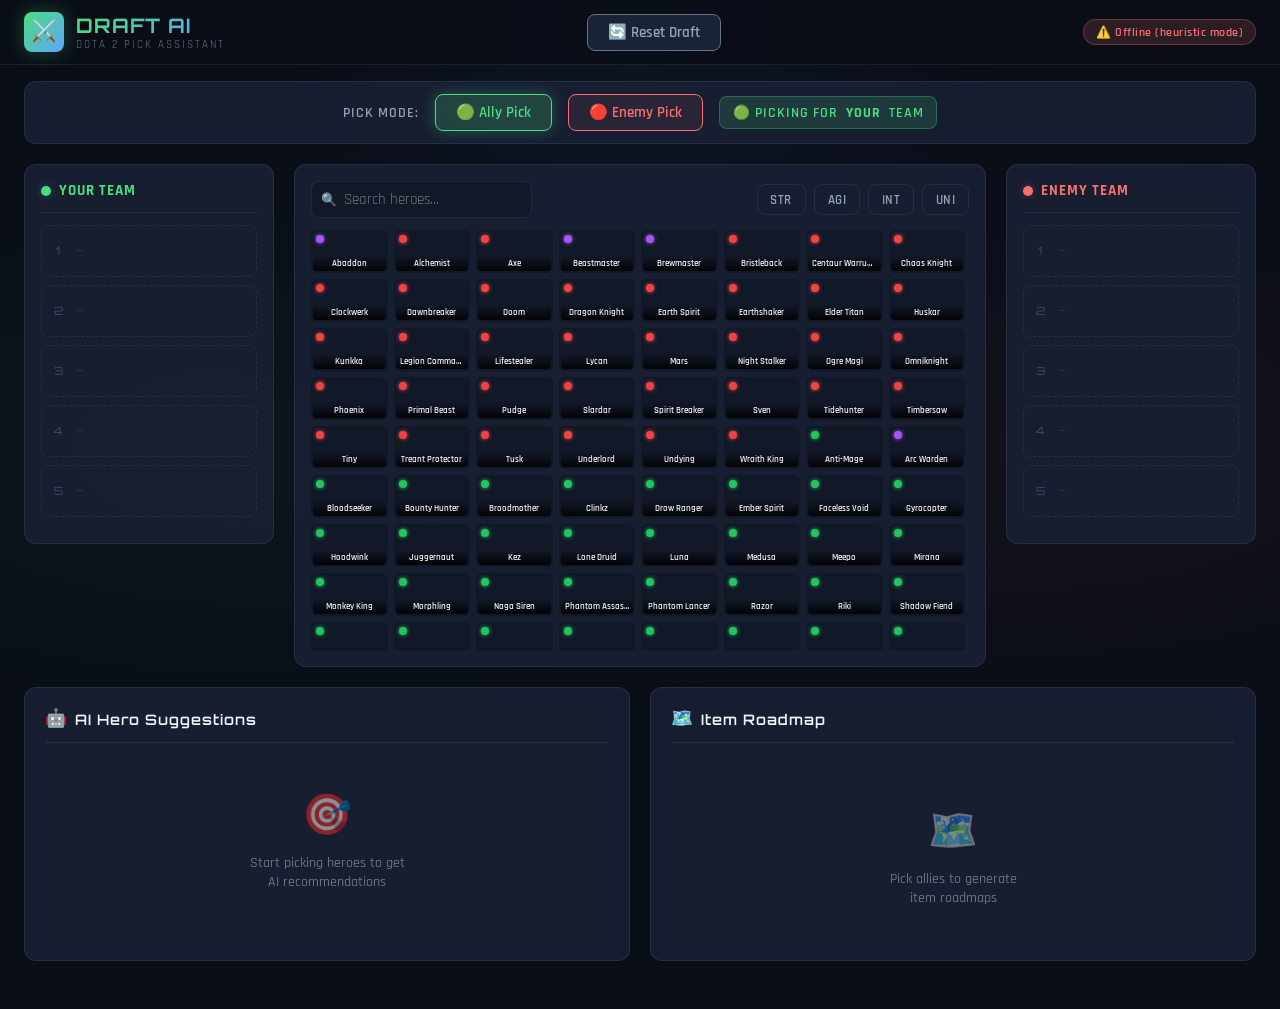
==== index.html @ ef791689 "feat: initialize core application structure with Dota 2 hero and item data, AI engine, and basic UI." ====
<!DOCTYPE html>
<html lang="en">
<head>
  <meta charset="UTF-8">
  <meta name="viewport" content="width=device-width, initial-scale=1.0">
  <meta name="description" content="Dota 2 AI Draft Assistant - Get hero pick recommendations and item build roadmaps based on team compositions">
  <title>Dota 2 AI Draft Assistant</title>
  <link rel="stylesheet" href="css/style.css">
  <link rel="icon" href="data:image/svg+xml,<svg xmlns='http://www.w3.org/2000/svg' viewBox='0 0 100 100'><text y='.9em' font-size='90'>⚔️</text></svg>">
</head>
<body>

  <!-- HEADER -->
  <header class="header">
    <div class="header-inner">
      <div class="logo">
        <div class="logo-icon">⚔️</div>
        <div>
          <h1>DRAFT AI</h1>
          <div class="logo-subtitle">Dota 2 Pick Assistant</div>
        </div>
      </div>
      <div class="header-actions">
        <button class="btn btn-reset" id="btn-reset">🔄 Reset Draft</button>
      </div>
    </div>
  </header>

  <!-- MAIN APP -->
  <main class="app-container">

    <!-- Team Select & Pick Mode -->
    <div class="team-select-bar">
      <span class="label">Pick Mode:</span>
      <button class="btn btn-radiant active" id="btn-ally-pick">🟢 Ally Pick</button>
      <button class="btn btn-dire" id="btn-enemy-pick">🔴 Enemy Pick</button>
      <div class="pick-mode-indicator ally" id="pick-mode">
        🟢 Picking for <strong>YOUR</strong> team
      </div>
    </div>

    <!-- DRAFT AREA: Teams + Hero Grid -->
    <div class="draft-area">
      <!-- Ally Team Panel -->
      <div class="team-panel team-radiant">
        <div class="team-panel-header">
          <div class="dot"></div>
          <h3>Your Team</h3>
        </div>
        <div class="team-picks" id="ally-picks"></div>
      </div>

      <!-- Hero Grid -->
      <div class="hero-grid-container">
        <div class="grid-controls">
          <div class="search-wrapper">
            <input type="text" class="search-box" id="search-box" placeholder="Search heroes...">
          </div>
          <button class="filter-btn str" data-attr="str">STR</button>
          <button class="filter-btn agi" data-attr="agi">AGI</button>
          <button class="filter-btn int" data-attr="int">INT</button>
          <button class="filter-btn uni" data-attr="uni">UNI</button>
        </div>
        <div class="hero-grid" id="hero-grid"></div>
      </div>

      <!-- Enemy Team Panel -->
      <div class="team-panel team-dire">
        <div class="team-panel-header">
          <div class="dot"></div>
          <h3>Enemy Team</h3>
        </div>
        <div class="team-picks" id="enemy-picks"></div>
      </div>
    </div>

    <!-- BOTTOM: Recommendations + Item Roadmap -->
    <div class="bottom-panels">
      <!-- AI Recommendations -->
      <div class="recommendations-section">
        <div class="section-header">
          <span class="icon">🤖</span>
          <h2>AI Hero Suggestions</h2>
        </div>
        <div class="rec-list" id="rec-list">
          <div class="empty-state">
            <div class="empty-icon">🎯</div>
            <div class="empty-text">Start picking heroes to get<br>AI recommendations</div>
          </div>
        </div>
      </div>

      <!-- Item Roadmap -->
      <div class="roadmap-section">
        <div class="section-header">
          <span class="icon">🗺️</span>
          <h2>Item Roadmap</h2>
        </div>
        <div id="roadmap-hero-select" class="roadmap-hero-select"></div>
        <div id="roadmap-content" class="roadmap-content visible">
          <div class="empty-state">
            <div class="empty-icon">🗺️</div>
            <div class="empty-text">Pick allies to generate<br>item roadmaps</div>
          </div>
        </div>
      </div>
    </div>

  </main>

  <!-- Tooltip -->
  <div class="tooltip" id="tooltip"></div>

  <!-- App Script -->
  <script type="module" src="js/app.js"></script>

</body>
</html>
---- css/style.css ----
/* =======================================
   Dota 2 AI Draft Assistant - Style System
   ======================================= */

@import url('https://fonts.googleapis.com/css2?family=Rajdhani:wght@400;500;600;700&family=Orbitron:wght@400;600;700&display=swap');

:root {
  /* Colors */
  --bg-primary: #0a0e17;
  --bg-secondary: #111827;
  --bg-card: #1a2236;
  --bg-card-hover: #1f2b42;
  --bg-glass: rgba(26, 34, 54, 0.85);

  --radiant-green: #4ade80;
  --radiant-dark: #166534;
  --radiant-glow: rgba(74, 222, 128, 0.3);
  --dire-red: #f87171;
  --dire-dark: #991b1b;
  --dire-glow: rgba(248, 113, 113, 0.3);

  --accent-blue: #60a5fa;
  --accent-purple: #a78bfa;
  --accent-amber: #fbbf24;
  --accent-cyan: #22d3ee;

  --text-primary: #f1f5f9;
  --text-secondary: #94a3b8;
  --text-muted: #64748b;

  --border-color: rgba(148, 163, 184, 0.12);
  --border-glow: rgba(96, 165, 250, 0.3);

  /* Attribute colors */
  --str-color: #ef4444;
  --agi-color: #22c55e;
  --int-color: #3b82f6;
  --uni-color: #a855f7;

  /* Spacing */
  --radius: 8px;
  --radius-lg: 12px;
  --radius-xl: 16px;

  /* Transitions */
  --transition-fast: 150ms ease;
  --transition-normal: 250ms ease;
  --transition-slow: 400ms ease;
}

* {
  margin: 0;
  padding: 0;
  box-sizing: border-box;
}

html {
  scroll-behavior: smooth;
}

body {
  font-family: 'Rajdhani', sans-serif;
  background: var(--bg-primary);
  color: var(--text-primary);
  min-height: 100vh;
  overflow-x: hidden;
}

/* Animated background */
body::before {
  content: '';
  position: fixed;
  top: 0;
  left: 0;
  right: 0;
  bottom: 0;
  background:
    radial-gradient(ellipse at 20% 50%, rgba(74, 222, 128, 0.04) 0%, transparent 50%),
    radial-gradient(ellipse at 80% 50%, rgba(248, 113, 113, 0.04) 0%, transparent 50%),
    radial-gradient(ellipse at 50% 0%, rgba(96, 165, 250, 0.05) 0%, transparent 40%);
  pointer-events: none;
  z-index: 0;
}

/* ===== HEADER ===== */
.header {
  position: sticky;
  top: 0;
  z-index: 100;
  background: rgba(10, 14, 23, 0.9);
  backdrop-filter: blur(20px);
  border-bottom: 1px solid var(--border-color);
  padding: 0.75rem 1.5rem;
}

.header-inner {
  max-width: 1600px;
  margin: 0 auto;
  display: flex;
  align-items: center;
  justify-content: space-between;
  gap: 1rem;
}

.logo {
  display: flex;
  align-items: center;
  gap: 0.75rem;
}

.logo-icon {
  width: 40px;
  height: 40px;
  background: linear-gradient(135deg, var(--radiant-green), var(--accent-blue));
  border-radius: var(--radius);
  display: flex;
  align-items: center;
  justify-content: center;
  font-size: 1.3rem;
  box-shadow: 0 0 20px rgba(74, 222, 128, 0.3);
}

.logo h1 {
  font-family: 'Orbitron', sans-serif;
  font-size: 1.25rem;
  font-weight: 700;
  background: linear-gradient(90deg, var(--radiant-green), var(--accent-blue));
  -webkit-background-clip: text;
  -webkit-text-fill-color: transparent;
  background-clip: text;
  letter-spacing: 1px;
}

.logo-subtitle {
  font-size: 0.7rem;
  color: var(--text-muted);
  letter-spacing: 2px;
  text-transform: uppercase;
}

.header-actions {
  display: flex;
  align-items: center;
  gap: 0.75rem;
}

/* ===== BUTTONS ===== */
.btn {
  padding: 0.5rem 1.25rem;
  border: 1px solid var(--border-color);
  border-radius: var(--radius);
  background: var(--bg-card);
  color: var(--text-primary);
  font-family: 'Rajdhani', sans-serif;
  font-size: 0.95rem;
  font-weight: 600;
  cursor: pointer;
  transition: all var(--transition-fast);
  display: flex;
  align-items: center;
  gap: 0.5rem;
  white-space: nowrap;
}

.btn:hover {
  background: var(--bg-card-hover);
  border-color: var(--accent-blue);
  transform: translateY(-1px);
}

.btn-radiant {
  border-color: var(--radiant-green);
  color: var(--radiant-green);
  background: rgba(74, 222, 128, 0.08);
}

.btn-radiant:hover,
.btn-radiant.active {
  background: rgba(74, 222, 128, 0.2);
  box-shadow: 0 0 15px var(--radiant-glow);
}

.btn-dire {
  border-color: var(--dire-red);
  color: var(--dire-red);
  background: rgba(248, 113, 113, 0.08);
}

.btn-dire:hover,
.btn-dire.active {
  background: rgba(248, 113, 113, 0.2);
  box-shadow: 0 0 15px var(--dire-glow);
}

.btn-reset {
  border-color: var(--text-muted);
  color: var(--text-secondary);
}

.btn-reset:hover {
  border-color: var(--dire-red);
  color: var(--dire-red);
}

.btn-primary {
  background: linear-gradient(135deg, var(--accent-blue), var(--accent-purple));
  border: none;
  color: white;
}

.btn-primary:hover {
  box-shadow: 0 0 20px rgba(96, 165, 250, 0.4);
}

/* ===== MAIN LAYOUT ===== */
.app-container {
  position: relative;
  z-index: 1;
  max-width: 1600px;
  margin: 0 auto;
  padding: 1rem 1.5rem 3rem;
  display: grid;
  grid-template-columns: 1fr;
  gap: 1.25rem;
}

/* ===== TEAM SELECTION ===== */
.team-select-bar {
  display: flex;
  align-items: center;
  justify-content: center;
  gap: 1rem;
  padding: 0.75rem;
  background: var(--bg-glass);
  backdrop-filter: blur(12px);
  border: 1px solid var(--border-color);
  border-radius: var(--radius-lg);
}

.team-select-bar .label {
  font-size: 0.85rem;
  color: var(--text-secondary);
  font-weight: 600;
  text-transform: uppercase;
  letter-spacing: 1px;
}

.pick-mode-indicator {
  display: flex;
  align-items: center;
  gap: 0.5rem;
  padding: 0.4rem 0.8rem;
  border-radius: var(--radius);
  font-weight: 600;
  font-size: 0.85rem;
  text-transform: uppercase;
  letter-spacing: 1px;
}

.pick-mode-indicator.ally {
  background: rgba(74, 222, 128, 0.15);
  color: var(--radiant-green);
  border: 1px solid rgba(74, 222, 128, 0.3);
}

.pick-mode-indicator.enemy {
  background: rgba(248, 113, 113, 0.15);
  color: var(--dire-red);
  border: 1px solid rgba(248, 113, 113, 0.3);
}

/* ===== DRAFT PANELS ===== */
.draft-area {
  display: grid;
  grid-template-columns: 250px 1fr 250px;
  gap: 1.25rem;
  align-items: start;
}

.team-panel {
  background: var(--bg-glass);
  backdrop-filter: blur(12px);
  border: 1px solid var(--border-color);
  border-radius: var(--radius-lg);
  padding: 1rem;
  min-height: 380px;
}

.team-panel-header {
  display: flex;
  align-items: center;
  gap: 0.5rem;
  margin-bottom: 0.75rem;
  padding-bottom: 0.75rem;
  border-bottom: 1px solid var(--border-color);
}

.team-panel-header .dot {
  width: 10px;
  height: 10px;
  border-radius: 50%;
}

.team-radiant .dot {
  background: var(--radiant-green);
  box-shadow: 0 0 8px var(--radiant-glow);
}

.team-dire .dot {
  background: var(--dire-red);
  box-shadow: 0 0 8px var(--dire-glow);
}

.team-panel-header h3 {
  font-size: 0.95rem;
  font-weight: 700;
  text-transform: uppercase;
  letter-spacing: 1px;
}

.team-radiant h3 {
  color: var(--radiant-green);
}

.team-dire h3 {
  color: var(--dire-red);
}

.team-picks {
  display: flex;
  flex-direction: column;
  gap: 0.5rem;
}

.team-pick-slot {
  display: flex;
  align-items: center;
  gap: 0.65rem;
  padding: 0.5rem;
  border-radius: var(--radius);
  border: 1px dashed var(--border-color);
  min-height: 52px;
  transition: all var(--transition-normal);
}

.team-pick-slot.filled {
  border-style: solid;
  background: rgba(255, 255, 255, 0.03);
}

.team-radiant .team-pick-slot.filled {
  border-color: rgba(74, 222, 128, 0.2);
}

.team-dire .team-pick-slot.filled {
  border-color: rgba(248, 113, 113, 0.2);
}

.team-pick-slot .pick-img {
  width: 40px;
  height: 22px;
  object-fit: cover;
  border-radius: 4px;
}

.team-pick-slot .pick-name {
  font-size: 0.85rem;
  font-weight: 600;
}

.team-pick-slot .pick-number {
  font-size: 0.75rem;
  color: var(--text-muted);
  width: 16px;
  text-align: center;
}

.team-pick-slot .remove-pick {
  margin-left: auto;
  width: 20px;
  height: 20px;
  border: none;
  background: rgba(248, 113, 113, 0.15);
  color: var(--dire-red);
  border-radius: 4px;
  cursor: pointer;
  display: flex;
  align-items: center;
  justify-content: center;
  font-size: 0.7rem;
  opacity: 0;
  transition: opacity var(--transition-fast);
}

.team-pick-slot:hover .remove-pick {
  opacity: 1;
}

.team-pick-slot .remove-pick:hover {
  background: rgba(248, 113, 113, 0.3);
}

/* ===== HERO GRID ===== */
.hero-grid-container {
  background: var(--bg-glass);
  backdrop-filter: blur(12px);
  border: 1px solid var(--border-color);
  border-radius: var(--radius-lg);
  padding: 1rem;
}

.grid-controls {
  display: flex;
  align-items: center;
  gap: 0.5rem;
  margin-bottom: 0.75rem;
  flex-wrap: wrap;
}

.search-box {
  flex: 1;
  min-width: 180px;
  padding: 0.5rem 0.75rem;
  padding-left: 2rem;
  background: var(--bg-secondary);
  border: 1px solid var(--border-color);
  border-radius: var(--radius);
  color: var(--text-primary);
  font-family: 'Rajdhani', sans-serif;
  font-size: 0.95rem;
  outline: none;
  transition: border-color var(--transition-fast);
}

.search-box:focus {
  border-color: var(--accent-blue);
}

.search-wrapper {
  position: relative;
  flex: 1;
  min-width: 180px;
}

.search-wrapper::before {
  content: '🔍';
  position: absolute;
  left: 0.6rem;
  top: 50%;
  transform: translateY(-50%);
  font-size: 0.8rem;
  pointer-events: none;
}

.filter-btn {
  padding: 0.4rem 0.8rem;
  border: 1px solid var(--border-color);
  border-radius: var(--radius);
  background: transparent;
  color: var(--text-secondary);
  font-family: 'Rajdhani', sans-serif;
  font-size: 0.8rem;
  font-weight: 600;
  cursor: pointer;
  transition: all var(--transition-fast);
  text-transform: uppercase;
  letter-spacing: 0.5px;
}

.filter-btn:hover {
  background: var(--bg-card-hover);
}

.filter-btn.active {
  border-color: var(--accent-blue);
  color: var(--accent-blue);
  background: rgba(96, 165, 250, 0.1);
}

.filter-btn.str.active {
  border-color: var(--str-color);
  color: var(--str-color);
  background: rgba(239, 68, 68, 0.1);
}

.filter-btn.agi.active {
  border-color: var(--agi-color);
  color: var(--agi-color);
  background: rgba(34, 197, 94, 0.1);
}

.filter-btn.int.active {
  border-color: var(--int-color);
  color: var(--int-color);
  background: rgba(59, 130, 246, 0.1);
}

.filter-btn.uni.active {
  border-color: var(--uni-color);
  color: var(--uni-color);
  background: rgba(168, 85, 247, 0.1);
}

.hero-grid {
  display: grid;
  grid-template-columns: repeat(auto-fill, minmax(72px, 1fr));
  gap: 6px;
  max-height: 420px;
  overflow-y: auto;
  padding-right: 4px;
}

.hero-grid::-webkit-scrollbar {
  width: 4px;
}

.hero-grid::-webkit-scrollbar-track {
  background: transparent;
}

.hero-grid::-webkit-scrollbar-thumb {
  background: var(--text-muted);
  border-radius: 4px;
}

.hero-card {
  position: relative;
  border-radius: 6px;
  overflow: hidden;
  cursor: pointer;
  border: 2px solid transparent;
  transition: all var(--transition-fast);
  aspect-ratio: 16/9;
  background: var(--bg-secondary);
}

.hero-card:hover {
  border-color: var(--accent-blue);
  transform: scale(1.08);
  z-index: 5;
  box-shadow: 0 4px 20px rgba(0, 0, 0, 0.5);
}

.hero-card.picked {
  opacity: 0.2;
  pointer-events: none;
  filter: grayscale(1);
}

.hero-card.recommended {
  border-color: var(--accent-amber);
  box-shadow: 0 0 12px rgba(251, 191, 36, 0.3);
}

.hero-card img {
  width: 100%;
  height: 100%;
  object-fit: cover;
  display: block;
}

.hero-card .hero-card-name {
  position: absolute;
  bottom: 0;
  left: 0;
  right: 0;
  padding: 2px 4px;
  background: linear-gradient(transparent, rgba(0, 0, 0, 0.85));
  font-size: 0.55rem;
  font-weight: 600;
  text-align: center;
  white-space: nowrap;
  overflow: hidden;
  text-overflow: ellipsis;
  line-height: 1.3;
}

.hero-card .hero-card-attr {
  position: absolute;
  top: 2px;
  left: 2px;
  width: 8px;
  height: 8px;
  border-radius: 50%;
}

.hero-card .hero-card-attr.str {
  background: var(--str-color);
}

.hero-card .hero-card-attr.agi {
  background: var(--agi-color);
}

.hero-card .hero-card-attr.int {
  background: var(--int-color);
}

.hero-card .hero-card-attr.uni {
  background: var(--uni-color);
}

/* Fallback when image fails */
.hero-card .hero-fallback {
  display: flex;
  align-items: center;
  justify-content: center;
  width: 100%;
  height: 100%;
  font-size: 0.6rem;
  font-weight: 600;
  text-align: center;
  padding: 4px;
  line-height: 1.2;
}

.hero-card .hero-fallback.str {
  background: linear-gradient(135deg, rgba(239, 68, 68, 0.2), var(--bg-secondary));
}

.hero-card .hero-fallback.agi {
  background: linear-gradient(135deg, rgba(34, 197, 94, 0.2), var(--bg-secondary));
}

.hero-card .hero-fallback.int {
  background: linear-gradient(135deg, rgba(59, 130, 246, 0.2), var(--bg-secondary));
}

.hero-card .hero-fallback.uni {
  background: linear-gradient(135deg, rgba(168, 85, 247, 0.2), var(--bg-secondary));
}

/* ===== RECOMMENDATIONS PANEL ===== */
.recommendations-section {
  background: var(--bg-glass);
  backdrop-filter: blur(12px);
  border: 1px solid var(--border-color);
  border-radius: var(--radius-lg);
  padding: 1.25rem;
}

.section-header {
  display: flex;
  align-items: center;
  gap: 0.5rem;
  margin-bottom: 1rem;
  padding-bottom: 0.75rem;
  border-bottom: 1px solid var(--border-color);
}

.section-header h2 {
  font-family: 'Orbitron', sans-serif;
  font-size: 0.9rem;
  font-weight: 600;
  letter-spacing: 1px;
}

.section-header .icon {
  font-size: 1.1rem;
}

.rec-list {
  display: flex;
  flex-direction: column;
  gap: 0.5rem;
}

.rec-card {
  display: flex;
  align-items: center;
  gap: 0.75rem;
  padding: 0.65rem;
  background: var(--bg-card);
  border: 1px solid var(--border-color);
  border-radius: var(--radius);
  cursor: pointer;
  transition: all var(--transition-fast);
}

.rec-card:hover {
  border-color: var(--accent-amber);
  background: var(--bg-card-hover);
  transform: translateX(4px);
}

.rec-card .rank {
  font-family: 'Orbitron', sans-serif;
  font-size: 0.75rem;
  font-weight: 700;
  color: var(--accent-amber);
  width: 20px;
  text-align: center;
}

.rec-card .rec-hero-img {
  width: 48px;
  height: 27px;
  object-fit: cover;
  border-radius: 4px;
}

.rec-card .rec-info {
  flex: 1;
  min-width: 0;
}

.rec-card .rec-hero-name {
  font-size: 0.85rem;
  font-weight: 700;
}

.rec-card .rec-score {
  font-size: 0.7rem;
  color: var(--accent-cyan);
  font-weight: 600;
}

.rec-card .rec-reasons {
  font-size: 0.65rem;
  color: var(--text-secondary);
  line-height: 1.3;
}

.rec-card .pick-btn {
  padding: 0.3rem 0.6rem;
  border: 1px solid var(--radiant-green);
  border-radius: 4px;
  background: rgba(74, 222, 128, 0.1);
  color: var(--radiant-green);
  font-family: 'Rajdhani', sans-serif;
  font-size: 0.7rem;
  font-weight: 700;
  cursor: pointer;
  transition: all var(--transition-fast);
  text-transform: uppercase;
}

.rec-card .pick-btn:hover {
  background: rgba(74, 222, 128, 0.25);
}

/* ===== ITEM ROADMAP ===== */
.roadmap-section {
  background: var(--bg-glass);
  backdrop-filter: blur(12px);
  border: 1px solid var(--border-color);
  border-radius: var(--radius-lg);
  padding: 1.25rem;
}

.roadmap-hero-select {
  display: flex;
  gap: 0.5rem;
  margin-bottom: 1rem;
  flex-wrap: wrap;
}

.roadmap-hero-btn {
  display: flex;
  align-items: center;
  gap: 0.4rem;
  padding: 0.35rem 0.65rem;
  border: 1px solid var(--border-color);
  border-radius: var(--radius);
  background: var(--bg-card);
  color: var(--text-primary);
  font-family: 'Rajdhani', sans-serif;
  font-size: 0.8rem;
  font-weight: 600;
  cursor: pointer;
  transition: all var(--transition-fast);
}

.roadmap-hero-btn:hover {
  border-color: var(--accent-blue);
}

.roadmap-hero-btn.active {
  border-color: var(--accent-amber);
  background: rgba(251, 191, 36, 0.1);
  color: var(--accent-amber);
}

.roadmap-hero-btn img {
  width: 28px;
  height: 16px;
  border-radius: 3px;
  object-fit: cover;
}

.roadmap-content {
  display: none;
}

.roadmap-content.visible {
  display: block;
  animation: slideDown 0.3s ease;
}

@keyframes slideDown {
  from {
    opacity: 0;
    transform: translateY(-10px);
  }

  to {
    opacity: 1;
    transform: translateY(0);
  }
}

.item-phase {
  margin-bottom: 1rem;
}

.item-phase-header {
  display: flex;
  align-items: center;
  gap: 0.4rem;
  margin-bottom: 0.5rem;
  font-size: 0.8rem;
  font-weight: 700;
  text-transform: uppercase;
  letter-spacing: 1px;
}

.item-phase-header.boots {
  color: var(--accent-cyan);
}

.item-phase-header.core {
  color: var(--accent-amber);
}

.item-phase-header.situational {
  color: var(--dire-red);
}

.item-phase-header.luxury {
  color: var(--accent-purple);
}

.item-phase-header.timings {
  color: var(--radiant-green);
}

.item-list {
  display: flex;
  flex-wrap: wrap;
  gap: 0.5rem;
}

.item-card {
  display: flex;
  align-items: center;
  gap: 0.5rem;
  padding: 0.4rem 0.65rem;
  background: var(--bg-card);
  border: 1px solid var(--border-color);
  border-radius: var(--radius);
  transition: all var(--transition-fast);
}

.item-card:hover {
  border-color: var(--accent-blue);
  background: var(--bg-card-hover);
}

.item-card img {
  width: 32px;
  height: 24px;
  object-fit: contain;
  border-radius: 3px;
}

.item-card .item-name {
  font-size: 0.8rem;
  font-weight: 600;
}

.item-card .item-reason {
  font-size: 0.65rem;
  color: var(--text-secondary);
  max-width: 200px;
}

.item-card.priority-high {
  border-left: 3px solid var(--dire-red);
}

.item-card.priority-recommended {
  border-left: 3px solid var(--accent-amber);
}

.item-card.priority-medium {
  border-left: 3px solid var(--accent-blue);
}

/* Timing items */
.timing-card {
  display: flex;
  align-items: center;
  gap: 0.75rem;
  padding: 0.5rem 0.75rem;
  background: var(--bg-card);
  border: 1px solid var(--border-color);
  border-radius: var(--radius);
  margin-bottom: 0.35rem;
}

.timing-card .timing-minute {
  font-family: 'Orbitron', sans-serif;
  font-size: 0.85rem;
  font-weight: 700;
  color: var(--radiant-green);
  min-width: 50px;
}

.timing-card .timing-item-name {
  font-size: 0.85rem;
  font-weight: 700;
}

.timing-card .timing-note {
  font-size: 0.7rem;
  color: var(--text-secondary);
}

/* Game Tips */
.tips-section {
  margin-top: 1rem;
  padding-top: 0.75rem;
  border-top: 1px solid var(--border-color);
}

.tips-header {
  font-size: 0.8rem;
  font-weight: 700;
  color: var(--accent-amber);
  text-transform: uppercase;
  letter-spacing: 1px;
  margin-bottom: 0.5rem;
}

.tip-item {
  padding: 0.35rem 0.5rem;
  font-size: 0.78rem;
  color: var(--text-secondary);
  line-height: 1.4;
  border-left: 2px solid var(--accent-amber);
  margin-bottom: 0.35rem;
  margin-left: 0.25rem;
}

/* ===== EMPTY STATES ===== */
.empty-state {
  display: flex;
  flex-direction: column;
  align-items: center;
  justify-content: center;
  padding: 2rem 1rem;
  text-align: center;
  color: var(--text-muted);
}

.empty-state .empty-icon {
  font-size: 2.5rem;
  margin-bottom: 0.75rem;
  opacity: 0.5;
}

.empty-state .empty-text {
  font-size: 0.85rem;
  font-weight: 500;
  line-height: 1.4;
}

/* ===== TOOLTIP ===== */
.tooltip {
  position: fixed;
  z-index: 1000;
  padding: 0.5rem 0.75rem;
  background: var(--bg-secondary);
  border: 1px solid var(--border-color);
  border-radius: var(--radius);
  font-size: 0.78rem;
  color: var(--text-primary);
  pointer-events: none;
  box-shadow: 0 8px 30px rgba(0, 0, 0, 0.5);
  max-width: 250px;
  display: none;
}

.tooltip.visible {
  display: block;
}

.tooltip .tooltip-name {
  font-weight: 700;
  font-size: 0.9rem;
  margin-bottom: 0.25rem;
}

.tooltip .tooltip-roles {
  font-size: 0.7rem;
  color: var(--text-secondary);
  text-transform: uppercase;
  letter-spacing: 0.5px;
}

/* ===== RESPONSIVE ===== */
@media (max-width: 1200px) {
  .draft-area {
    grid-template-columns: 200px 1fr 200px;
  }
}

@media (max-width: 900px) {
  .draft-area {
    grid-template-columns: 1fr 1fr;
    grid-template-rows: auto auto;
  }

  .draft-area .hero-grid-container {
    grid-column: 1 / -1;
    grid-row: 2;
  }

  .hero-grid {
    max-height: 300px;
  }
}

@media (max-width: 600px) {
  .header-inner {
    flex-wrap: wrap;
  }

  .draft-area {
    grid-template-columns: 1fr;
  }

  .draft-area .hero-grid-container {
    grid-column: 1;
    grid-row: 3;
  }

  .team-panel {
    min-height: auto;
  }

  .hero-grid {
    grid-template-columns: repeat(auto-fill, minmax(60px, 1fr));
  }

  .app-container {
    padding: 0.75rem;
  }
}

/* ===== ANIMATIONS ===== */
@keyframes fadeIn {
  from {
    opacity: 0;
  }

  to {
    opacity: 1;
  }
}

@keyframes pulseGlow {

  0%,
  100% {
    box-shadow: 0 0 8px var(--radiant-glow);
  }

  50% {
    box-shadow: 0 0 20px var(--radiant-glow);
  }
}

.pulse-radiant {
  animation: pulseGlow 2s ease-in-out infinite;
}

@keyframes pulseGlowRed {

  0%,
  100% {
    box-shadow: 0 0 8px var(--dire-glow);
  }

  50% {
    box-shadow: 0 0 20px var(--dire-glow);
  }
}

.pulse-dire {
  animation: pulseGlowRed 2s ease-in-out infinite;
}

@keyframes slideInRight {
  from {
    opacity: 0;
    transform: translateX(20px);
  }

  to {
    opacity: 1;
    transform: translateX(0);
  }
}

.slide-in {
  animation: slideInRight 0.3s ease forwards;
}

/* Bottom layout */
.bottom-panels {
  display: grid;
  grid-template-columns: 1fr 1fr;
  gap: 1.25rem;
}

@media (max-width: 900px) {
  .bottom-panels {
    grid-template-columns: 1fr;
  }
}

/* ===== DATA STATUS INDICATOR ===== */
.data-status {
  padding: 0.3rem 0.75rem;
  border-radius: 20px;
  font-size: 0.75rem;
  font-weight: 600;
  letter-spacing: 0.5px;
  white-space: nowrap;
  animation: fadeIn 0.4s ease;
}

.data-status.loading {
  background: rgba(251, 191, 36, 0.15);
  color: var(--accent-amber);
  border: 1px solid rgba(251, 191, 36, 0.3);
}

.data-status.live {
  background: rgba(74, 222, 128, 0.15);
  color: var(--radiant-green);
  border: 1px solid rgba(74, 222, 128, 0.3);
}

.data-status.cached {
  background: rgba(96, 165, 250, 0.15);
  color: var(--accent-blue);
  border: 1px solid rgba(96, 165, 250, 0.3);
}

.data-status.offline {
  background: rgba(248, 113, 113, 0.15);
  color: var(--dire-red);
  border: 1px solid rgba(248, 113, 113, 0.3);
}

/* ===== NEW HERO CARD ELEMENTS ===== */
.hero-card .attr-dot {
  position: absolute;
  top: 3px;
  left: 3px;
  width: 8px;
  height: 8px;
  border-radius: 50%;
  z-index: 2;
}

.hero-card .attr-dot.str {
  background: var(--str-color);
  box-shadow: 0 0 4px var(--str-color);
}

.hero-card .attr-dot.agi {
  background: var(--agi-color);
  box-shadow: 0 0 4px var(--agi-color);
}

.hero-card .attr-dot.int {
  background: var(--int-color);
  box-shadow: 0 0 4px var(--int-color);
}

.hero-card .attr-dot.uni {
  background: var(--uni-color);
  box-shadow: 0 0 4px var(--uni-color);
}

.hero-card .hero-name {
  position: absolute;
  bottom: 0;
  left: 0;
  right: 0;
  padding: 2px 4px;
  background: linear-gradient(transparent, rgba(0, 0, 0, 0.85));
  font-size: 0.55rem;
  font-weight: 600;
  text-align: center;
  white-space: nowrap;
  overflow: hidden;
  text-overflow: ellipsis;
  line-height: 1.3;
}

/* ===== PICK SLOTS (New team panel slots) ===== */
.pick-slot {
  display: flex;
  align-items: center;
  gap: 0.65rem;
  padding: 0.5rem;
  border-radius: var(--radius);
  min-height: 52px;
  transition: all var(--transition-normal);
}

.pick-slot.empty {
  border: 1px dashed var(--border-color);
  color: var(--text-muted);
  font-size: 0.85rem;
}

.pick-slot.empty .slot-num {
  font-family: 'Orbitron', sans-serif;
  font-size: 0.7rem;
  opacity: 0.5;
  width: 16px;
  text-align: center;
}

.pick-slot.empty .slot-dash {
  opacity: 0.3;
}

.pick-slot.filled {
  border: 1px solid rgba(148, 163, 184, 0.15);
  background: rgba(255, 255, 255, 0.03);
  animation: fadeIn 0.3s ease;
}

.team-radiant .pick-slot.filled {
  border-color: rgba(74, 222, 128, 0.2);
}

.team-dire .pick-slot.filled {
  border-color: rgba(248, 113, 113, 0.2);
}

.pick-slot img {
  width: 40px;
  height: 22px;
  object-fit: cover;
  border-radius: 4px;
}

.pick-slot .pick-name {
  font-size: 0.85rem;
  font-weight: 600;
  flex: 1;
}

.pick-slot .pick-remove {
  width: 20px;
  height: 20px;
  border: none;
  background: rgba(248, 113, 113, 0.15);
  color: var(--dire-red);
  border-radius: 4px;
  cursor: pointer;
  display: flex;
  align-items: center;
  justify-content: center;
  font-size: 0.7rem;
  opacity: 0;
  transition: opacity var(--transition-fast);
}

.pick-slot:hover .pick-remove {
  opacity: 1;
}

.pick-slot .pick-remove:hover {
  background: rgba(248, 113, 113, 0.3);
}

/* ===== NEW RECOMMENDATION ITEMS ===== */
.rec-item {
  display: flex;
  align-items: center;
  gap: 0.75rem;
  padding: 0.65rem;
  background: var(--bg-card);
  border: 1px solid var(--border-color);
  border-radius: var(--radius);
  transition: all var(--transition-fast);
  animation: slideInRight 0.3s ease forwards;
}

.rec-item:hover {
  border-color: var(--accent-amber);
  background: var(--bg-card-hover);
  transform: translateX(4px);
}

.rec-item .rec-rank {
  font-family: 'Orbitron', sans-serif;
  font-size: 0.75rem;
  font-weight: 700;
  color: var(--accent-amber);
  width: 24px;
  text-align: center;
  flex-shrink: 0;
}

.rec-item .rec-img {
  width: 48px;
  height: 27px;
  object-fit: cover;
  border-radius: 4px;
  flex-shrink: 0;
}

.rec-item .rec-info {
  flex: 1;
  min-width: 0;
}

.rec-item .rec-name {
  font-size: 0.85rem;
  font-weight: 700;
}

.rec-item .rec-score {
  font-size: 0.7rem;
  color: var(--accent-cyan);
  font-weight: 600;
}

.rec-item .rec-reasons {
  font-size: 0.65rem;
  color: var(--text-secondary);
  line-height: 1.3;
  white-space: nowrap;
  overflow: hidden;
  text-overflow: ellipsis;
}

.rec-item .btn-pick {
  padding: 0.3rem 0.6rem;
  border: 1px solid var(--radiant-green);
  border-radius: 4px;
  background: rgba(74, 222, 128, 0.1);
  color: var(--radiant-green);
  font-family: 'Rajdhani', sans-serif;
  font-size: 0.7rem;
  font-weight: 700;
  cursor: pointer;
  transition: all var(--transition-fast);
  text-transform: uppercase;
  flex-shrink: 0;
}

.rec-item .btn-pick:hover {
  background: rgba(74, 222, 128, 0.25);
}

/* ===== ITEM ROADMAP SECTIONS (New) ===== */
.roadmap-section h4 {
  font-size: 0.8rem;
  font-weight: 700;
  text-transform: uppercase;
  letter-spacing: 1px;
  margin-bottom: 0.5rem;
  color: var(--accent-cyan);
}

.roadmap-section.situational h4 {
  color: var(--dire-red);
}

.roadmap-section+.roadmap-section {
  margin-top: 1rem;
}

.item-row {
  display: flex;
  flex-wrap: wrap;
  gap: 0.5rem;
}

.item-chip {
  display: flex;
  align-items: center;
  gap: 0.5rem;
  padding: 0.4rem 0.65rem;
  background: var(--bg-card);
  border: 1px solid var(--border-color);
  border-radius: var(--radius);
  font-size: 0.8rem;
  font-weight: 600;
  transition: all var(--transition-fast);
}

.item-chip:hover {
  border-color: var(--accent-blue);
  background: var(--bg-card-hover);
}

.item-chip img {
  width: 32px;
  height: 24px;
  object-fit: contain;
  border-radius: 3px;
}

/* Situational items */
.sit-item {
  display: flex;
  align-items: center;
  gap: 0.65rem;
  padding: 0.5rem;
  background: var(--bg-card);
  border: 1px solid var(--border-color);
  border-left: 3px solid var(--dire-red);
  border-radius: var(--radius);
  margin-bottom: 0.35rem;
}

.sit-item img {
  width: 32px;
  height: 24px;
  object-fit: contain;
  border-radius: 3px;
}

.sit-item .sit-name {
  font-size: 0.85rem;
  font-weight: 700;
}

.sit-item .sit-reason {
  font-size: 0.7rem;
  color: var(--text-secondary);
}

/* Timing rows */
.timing-row {
  display: flex;
  align-items: center;
  gap: 0.75rem;
  padding: 0.5rem 0.75rem;
  background: var(--bg-card);
  border: 1px solid var(--border-color);
  border-radius: var(--radius);
  margin-bottom: 0.35rem;
}

.timing-row .timing-min {
  font-family: 'Orbitron', sans-serif;
  font-size: 0.85rem;
  font-weight: 700;
  color: var(--radiant-green);
  min-width: 50px;
}

.timing-row .timing-item {
  font-size: 0.85rem;
  font-weight: 700;
}

.timing-row .timing-note {
  font-size: 0.7rem;
  color: var(--text-secondary);
}

/* Tip rows */
.roadmap-section.tips h4 {
  color: var(--accent-amber);
}

.tip-row {
  padding: 0.35rem 0.5rem;
  font-size: 0.78rem;
  color: var(--text-secondary);
  line-height: 1.4;
  border-left: 2px solid var(--accent-amber);
  margin-bottom: 0.35rem;
  margin-left: 0.25rem;
}

/* ===== TOOLTIP (New) ===== */
.tt-name {
  font-weight: 700;
  font-size: 0.9rem;
  margin-bottom: 0.2rem;
}

.tt-meta {
  font-size: 0.72rem;
  color: var(--text-secondary);
  text-transform: uppercase;
  letter-spacing: 0.5px;
  margin-bottom: 0.35rem;
}

.tt-tags {
  display: flex;
  flex-wrap: wrap;
  gap: 0.25rem;
}

.tt-tags .tag {
  font-size: 0.6rem;
  padding: 0.1rem 0.4rem;
  background: rgba(96, 165, 250, 0.12);
  border: 1px solid rgba(96, 165, 250, 0.2);
  border-radius: 3px;
  color: var(--accent-blue);
  text-transform: uppercase;
  letter-spacing: 0.3px;
}

/* ===== ROLE SYSTEM ===== */

/* Role badge on pick slots */
.pick-role-badge {
  font-size: 0.6rem;
  font-weight: 700;
  padding: 0.15rem 0.45rem;
  background: rgba(96, 165, 250, 0.12);
  border: 1px solid rgba(96, 165, 250, 0.25);
  border-radius: 10px;
  color: var(--accent-blue);
  white-space: nowrap;
  flex-shrink: 0;
}

/* Role panel container */
.role-panel {
  margin-bottom: 1rem;
  padding: 0.75rem;
  background: var(--bg-secondary);
  border: 1px solid var(--border-color);
  border-radius: var(--radius);
  animation: fadeIn 0.3s ease;
}

.role-panel h4 {
  font-size: 0.8rem;
  font-weight: 700;
  text-transform: uppercase;
  letter-spacing: 1px;
  color: var(--accent-cyan);
  margin-bottom: 0.5rem;
}

/* Role selector buttons */
.role-selector {
  margin-bottom: 0.75rem;
}

.role-btns {
  display: flex;
  flex-wrap: wrap;
  gap: 0.35rem;
}

.role-btn {
  padding: 0.35rem 0.6rem;
  border: 1px solid var(--border-color);
  border-radius: 6px;
  background: var(--bg-card);
  color: var(--text-secondary);
  font-family: 'Rajdhani', sans-serif;
  font-size: 0.72rem;
  font-weight: 600;
  cursor: pointer;
  transition: all var(--transition-fast);
  white-space: nowrap;
}

.role-btn:hover {
  border-color: var(--accent-blue);
  color: var(--text-primary);
  background: var(--bg-card-hover);
}

.role-btn.active {
  border-color: var(--accent-cyan);
  background: rgba(34, 211, 238, 0.12);
  color: var(--accent-cyan);
  box-shadow: 0 0 8px rgba(34, 211, 238, 0.15);
}

/* Role assignments */
.role-assignments {
  border-top: 1px solid var(--border-color);
  padding-top: 0.65rem;
}

.assignment-list {
  display: flex;
  flex-direction: column;
  gap: 0.35rem;
}

.assignment-row {
  display: flex;
  align-items: center;
  gap: 0.6rem;
  padding: 0.4rem 0.5rem;
  background: var(--bg-card);
  border: 1px solid var(--border-color);
  border-radius: var(--radius);
}

.assignment-row img {
  width: 36px;
  height: 20px;
  object-fit: cover;
  border-radius: 3px;
  flex-shrink: 0;
}

.assign-hero-name {
  font-size: 0.8rem;
  font-weight: 600;
  flex: 1;
  min-width: 0;
  white-space: nowrap;
  overflow: hidden;
  text-overflow: ellipsis;
}

.assign-role-select {
  padding: 0.25rem 0.4rem;
  border: 1px solid var(--border-color);
  border-radius: 4px;
  background: var(--bg-secondary);
  color: var(--text-primary);
  font-family: 'Rajdhani', sans-serif;
  font-size: 0.72rem;
  font-weight: 600;
  cursor: pointer;
  flex-shrink: 0;
}

.assign-role-select:focus {
  border-color: var(--accent-cyan);
  outline: none;
}

/* ===== ROADMAP POSITION BADGE ===== */
.roadmap-position-badge {
  display: flex;
  align-items: center;
  gap: 0.5rem;
  padding: 0.5rem 0.75rem;
  background: linear-gradient(135deg, rgba(34, 211, 238, 0.08), rgba(96, 165, 250, 0.08));
  border: 1px solid rgba(34, 211, 238, 0.2);
  border-radius: var(--radius);
  margin-bottom: 0.75rem;
}

.roadmap-position-badge .pos-icon {
  font-size: 1.1rem;
}

.roadmap-position-badge .pos-name {
  font-size: 0.85rem;
  font-weight: 700;
  color: var(--accent-cyan);
}

.roadmap-position-badge .pos-lane {
  font-size: 0.75rem;
  color: var(--text-secondary);
}

/* Roadmap role tag on hero buttons */
.rm-role-tag {
  font-size: 0.75rem;
  margin-left: 0.2rem;
}

/* ===== DATA SOURCE INDICATOR ===== */
.roadmap-data-source {
  padding: 0.35rem 0.65rem;
  border-radius: var(--radius);
  font-size: 0.72rem;
  font-weight: 600;
  margin-bottom: 0.75rem;
}

.roadmap-data-source.api {
  background: rgba(74, 222, 128, 0.08);
  color: var(--radiant-green);
  border: 1px solid rgba(74, 222, 128, 0.2);
}

.roadmap-data-source.template {
  background: rgba(251, 191, 36, 0.08);
  color: var(--accent-amber);
  border: 1px solid rgba(251, 191, 36, 0.2);
}

/* ===== API ITEM PHASE CARDS ===== */
.api-items {
  display: flex;
  flex-wrap: wrap;
  gap: 0.4rem;
}

.api-item {
  flex-direction: column;
  align-items: center;
  padding: 0.4rem 0.5rem;
  min-width: 70px;
  text-align: center;
  position: relative;
}

.api-item img {
  width: 36px;
  height: 26px;
  object-fit: contain;
  margin-bottom: 0.15rem;
}

.api-item-name {
  font-size: 0.65rem;
  font-weight: 600;
  line-height: 1.2;
  max-width: 80px;
  overflow: hidden;
  text-overflow: ellipsis;
  white-space: nowrap;
}

.api-item-cost {
  font-size: 0.6rem;
  color: var(--accent-amber);
  font-weight: 700;
}

.api-phase h4 {
  position: relative;
  padding-left: 0;
}
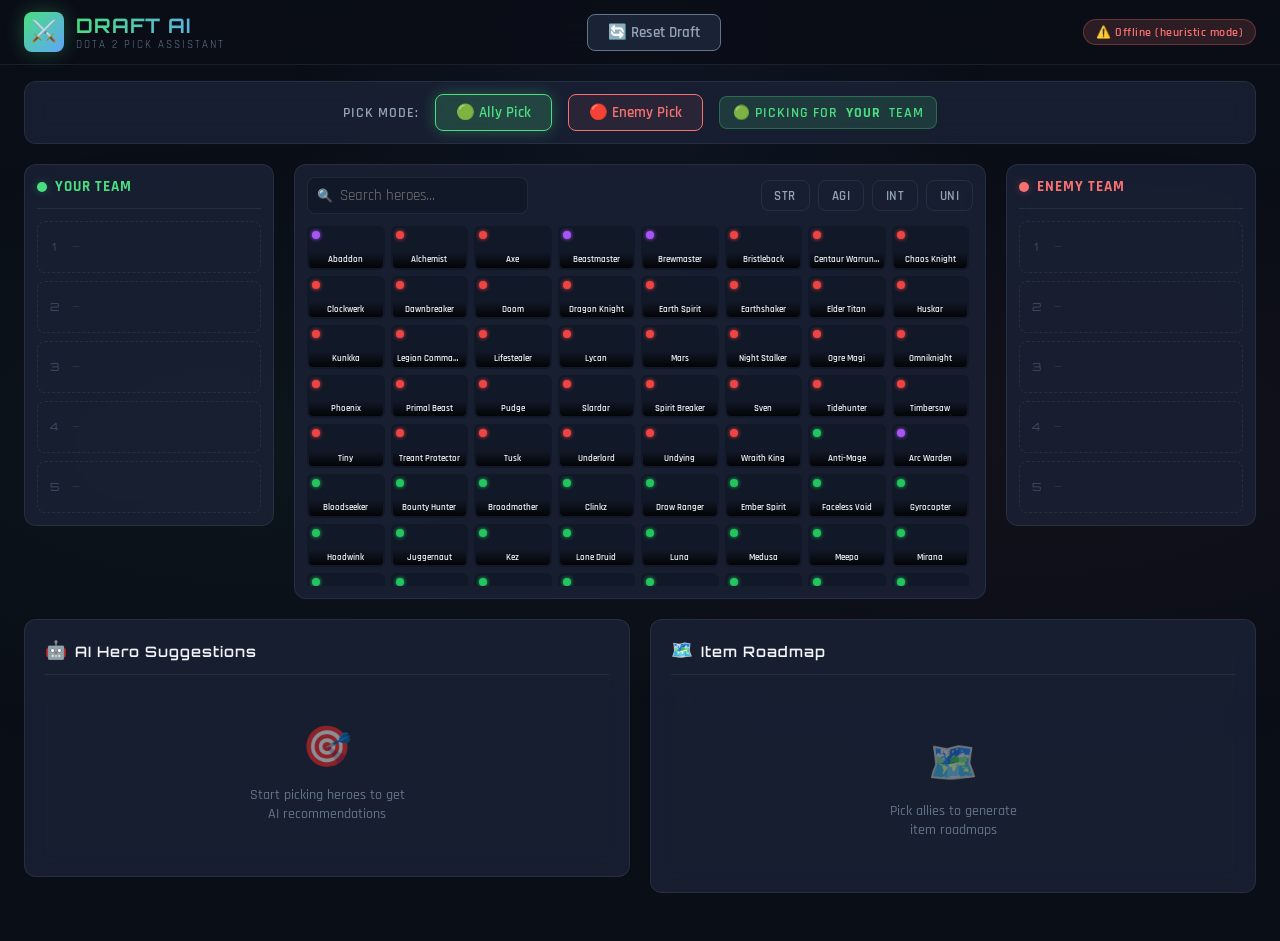
==== commit b5c55c57: "feat: Implement core UI styling and initial application logic for the Dota 2 draft assistant." ====
--- a/index.html
+++ b/index.html
@@ -1,13 +1,17 @@
 <!DOCTYPE html>
 <html lang="en">
+
 <head>
   <meta charset="UTF-8">
   <meta name="viewport" content="width=device-width, initial-scale=1.0">
-  <meta name="description" content="Dota 2 AI Draft Assistant - Get hero pick recommendations and item build roadmaps based on team compositions">
+  <meta name="description"
+    content="Dota 2 AI Draft Assistant - Get hero pick recommendations and item build roadmaps based on team compositions">
   <title>Dota 2 AI Draft Assistant</title>
   <link rel="stylesheet" href="css/style.css">
-  <link rel="icon" href="data:image/svg+xml,<svg xmlns='http://www.w3.org/2000/svg' viewBox='0 0 100 100'><text y='.9em' font-size='90'>⚔️</text></svg>">
+  <link rel="icon"
+    href="data:image/svg+xml,<svg xmlns='http://www.w3.org/2000/svg' viewBox='0 0 100 100'><text y='.9em' font-size='90'>⚔️</text></svg>">
 </head>
+
 <body>
 
   <!-- HEADER -->
@@ -41,13 +45,15 @@
 
     <!-- DRAFT AREA: Teams + Hero Grid -->
     <div class="draft-area">
-      <!-- Ally Team Panel -->
-      <div class="team-panel team-radiant">
-        <div class="team-panel-header">
-          <div class="dot"></div>
-          <h3>Your Team</h3>
+      <!-- Friendly Team Panel (Column 1) -->
+      <div class="draft-col-left">
+        <div class="team-panel team-radiant">
+          <div class="team-panel-header">
+            <div class="dot"></div>
+            <h3>Your Team</h3>
+          </div>
+          <div class="team-picks" id="ally-picks"></div>
         </div>
-        <div class="team-picks" id="ally-picks"></div>
       </div>
 
       <!-- Hero Grid -->
@@ -115,4 +121,5 @@
   <script type="module" src="js/app.js"></script>
 
 </body>
-</html>
+
+</html>
--- a/css/style.css
+++ b/css/style.css
@@ -282,8 +282,7 @@
   backdrop-filter: blur(12px);
   border: 1px solid var(--border-color);
   border-radius: var(--radius-lg);
-  padding: 1rem;
-  min-height: 380px;
+  padding: 0.75rem;
 }
 
 .team-panel-header {
@@ -335,11 +334,11 @@
 .team-pick-slot {
   display: flex;
   align-items: center;
-  gap: 0.65rem;
-  padding: 0.5rem;
+  gap: 0.5rem;
+  padding: 0.4rem;
   border-radius: var(--radius);
   border: 1px dashed var(--border-color);
-  min-height: 52px;
+  min-height: 44px;
   transition: all var(--transition-normal);
 }
 
@@ -357,8 +356,8 @@
 }
 
 .team-pick-slot .pick-img {
-  width: 40px;
-  height: 22px;
+  width: 36px;
+  height: 20px;
   object-fit: cover;
   border-radius: 4px;
 }
@@ -400,13 +399,114 @@
   background: rgba(248, 113, 113, 0.3);
 }
 
+/* ===== ROLE PANEL ===== */
+.role-panel {
+  margin-top: 1.25rem;
+  background: var(--bg-glass);
+  backdrop-filter: blur(12px);
+  border: 1px solid var(--border-color);
+  border-radius: var(--radius-lg);
+  padding: 1rem;
+}
+
+.role-panel h4 {
+  font-size: 0.8rem;
+  font-weight: 700;
+  color: var(--text-secondary);
+  text-transform: uppercase;
+  letter-spacing: 1px;
+  margin-bottom: 0.6rem;
+}
+
+.role-btns {
+  display: flex;
+  flex-wrap: wrap;
+  gap: 0.5rem;
+  margin-bottom: 1rem;
+}
+
+.role-btn {
+  padding: 0.4rem 0.6rem;
+  background: var(--bg-secondary);
+  border: 1px solid var(--border-color);
+  border-radius: var(--radius);
+  color: var(--text-primary);
+  font-size: 0.8rem;
+  font-weight: 600;
+  cursor: pointer;
+  transition: all var(--transition-fast);
+  display: flex;
+  align-items: center;
+  gap: 0.3rem;
+}
+
+.role-btn:hover {
+  background: var(--bg-card-hover);
+  border-color: var(--radiant-green);
+}
+
+.role-btn.active {
+  background: rgba(74, 222, 128, 0.15);
+  border-color: var(--radiant-green);
+  color: var(--radiant-green);
+}
+
+.role-assignments {
+  margin-top: 1rem;
+}
+
+.assignment-list {
+  display: flex;
+  flex-direction: column;
+  gap: 0.5rem;
+}
+
+.assignment-row {
+  display: flex;
+  align-items: center;
+  gap: 0.5rem;
+  background: var(--bg-secondary);
+  padding: 0.4rem;
+  border-radius: var(--radius);
+  border: 1px solid var(--border-color);
+}
+
+.assignment-row img {
+  width: 32px;
+  height: 18px;
+  object-fit: cover;
+  border-radius: 3px;
+}
+
+.assignment-row .assign-hero-name {
+  font-size: 0.8rem;
+  font-weight: 600;
+  flex: 1;
+}
+
+.assign-role-select {
+  background: var(--bg-card);
+  border: 1px solid var(--border-color);
+  color: var(--text-primary);
+  border-radius: 4px;
+  padding: 0.2rem 0.4rem;
+  font-size: 0.75rem;
+  font-family: 'Rajdhani', sans-serif;
+  cursor: pointer;
+  outline: none;
+}
+
+.assign-role-select:focus {
+  border-color: var(--radiant-green);
+}
+
 /* ===== HERO GRID ===== */
 .hero-grid-container {
   background: var(--bg-glass);
   backdrop-filter: blur(12px);
   border: 1px solid var(--border-color);
   border-radius: var(--radius-lg);
-  padding: 1rem;
+  padding: 0.75rem;
 }
 
 .grid-controls {
@@ -505,7 +605,7 @@
   display: grid;
   grid-template-columns: repeat(auto-fill, minmax(72px, 1fr));
   gap: 6px;
-  max-height: 420px;
+  max-height: 360px;
   overflow-y: auto;
   padding-right: 4px;
 }
@@ -630,6 +730,14 @@
   background: linear-gradient(135deg, rgba(168, 85, 247, 0.2), var(--bg-secondary));
 }
 
+/* ===== BOTTOM PANELS ===== */
+.bottom-panels {
+  display: grid;
+  grid-template-columns: 350px 1fr;
+  gap: 1.25rem;
+  align-items: start;
+}
+
 /* ===== RECOMMENDATIONS PANEL ===== */
 .recommendations-section {
   background: var(--bg-glass);
@@ -1755,4 +1863,192 @@
 .api-phase h4 {
   position: relative;
   padding-left: 0;
+}
+
+/* ─── Talent Tree ─────────────────────────────────────────── */
+.talent-section {
+  margin-bottom: 1rem;
+}
+
+.talent-tree {
+  display: flex;
+  flex-direction: column;
+  gap: 2px;
+  border-radius: 8px;
+  overflow: hidden;
+}
+
+.talent-tier {
+  display: grid;
+  grid-template-columns: 1fr auto 1fr;
+  align-items: stretch;
+  min-height: 40px;
+}
+
+.talent-left,
+.talent-right {
+  padding: 0.5rem 0.75rem;
+  font-size: 0.72rem;
+  line-height: 1.3;
+  display: flex;
+  align-items: center;
+  background: rgba(255, 255, 255, 0.03);
+  transition: background 0.2s;
+  cursor: default;
+}
+
+.talent-left {
+  justify-content: flex-end;
+  text-align: right;
+  border-right: 1px solid rgba(255, 255, 255, 0.06);
+}
+
+.talent-right {
+  justify-content: flex-start;
+  text-align: left;
+  border-left: 1px solid rgba(255, 255, 255, 0.06);
+}
+
+.talent-left:hover,
+.talent-right:hover {
+  background: rgba(96, 165, 250, 0.08);
+}
+
+.talent-level {
+  min-width: 48px;
+  display: flex;
+  align-items: center;
+  justify-content: center;
+  font-size: 0.65rem;
+  font-weight: 700;
+  color: var(--accent-amber);
+  background: rgba(251, 191, 36, 0.08);
+  letter-spacing: 0.5px;
+  text-transform: uppercase;
+}
+
+/* ─── Facet Cards ─────────────────────────────────────────── */
+.facets-section {
+  margin-bottom: 1rem;
+}
+
+.facets-grid {
+  display: flex;
+  flex-wrap: wrap;
+  gap: 0.5rem;
+}
+
+.facet-card {
+  flex: 1 1 calc(50% - 0.5rem);
+  min-width: 180px;
+  padding: 0.6rem 0.75rem;
+  border-radius: 8px;
+  border-left: 3px solid rgba(255, 255, 255, 0.15);
+  background: rgba(255, 255, 255, 0.03);
+  transition: background 0.2s, border-color 0.2s;
+}
+
+.facet-card:hover {
+  background: rgba(255, 255, 255, 0.06);
+}
+
+.facet-title {
+  font-weight: 700;
+  font-size: 0.78rem;
+  margin-bottom: 0.25rem;
+}
+
+.facet-desc {
+  font-size: 0.68rem;
+  color: rgba(255, 255, 255, 0.65);
+  line-height: 1.4;
+}
+
+/* Facet color variants */
+.facet-red {
+  border-left-color: #ef4444;
+}
+
+.facet-red .facet-title {
+  color: #f87171;
+}
+
+.facet-blue {
+  border-left-color: #3b82f6;
+}
+
+.facet-blue .facet-title {
+  color: #60a5fa;
+}
+
+.facet-green {
+  border-left-color: #22c55e;
+}
+
+.facet-green .facet-title {
+  color: #4ade80;
+}
+
+.facet-yellow {
+  border-left-color: #eab308;
+}
+
+.facet-yellow .facet-title {
+  color: #fbbf24;
+}
+
+.facet-purple {
+  border-left-color: #a855f7;
+}
+
+.facet-purple .facet-title {
+  color: #c084fc;
+}
+
+.facet-gray {
+  border-left-color: #9ca3af;
+}
+
+.facet-gray .facet-title {
+  color: #d1d5db;
+}
+
+/* ─── Matchup Items ───────────────────────────────────────── */
+.matchup-items {
+  border-top: 1px solid rgba(251, 191, 36, 0.15);
+  padding-top: 0.75rem;
+}
+
+.matchup-items h4 {
+  color: var(--accent-amber);
+}
+
+.matchup-items-note {
+  font-size: 0.65rem;
+  color: rgba(255, 255, 255, 0.4);
+  margin-bottom: 0.5rem;
+  font-style: italic;
+}
+
+.matchup-item {
+  border: 1px solid rgba(251, 191, 36, 0.15) !important;
+}
+
+.matchup-wr {
+  font-size: 0.58rem;
+  font-weight: 700;
+  padding: 0.1rem 0.3rem;
+  border-radius: 3px;
+  display: inline-block;
+  margin-top: 2px;
+}
+
+.matchup-wr.win {
+  color: #4ade80;
+  background: rgba(34, 197, 94, 0.12);
+}
+
+.matchup-wr.lose {
+  color: #f87171;
+  background: rgba(239, 68, 68, 0.12);
 }
